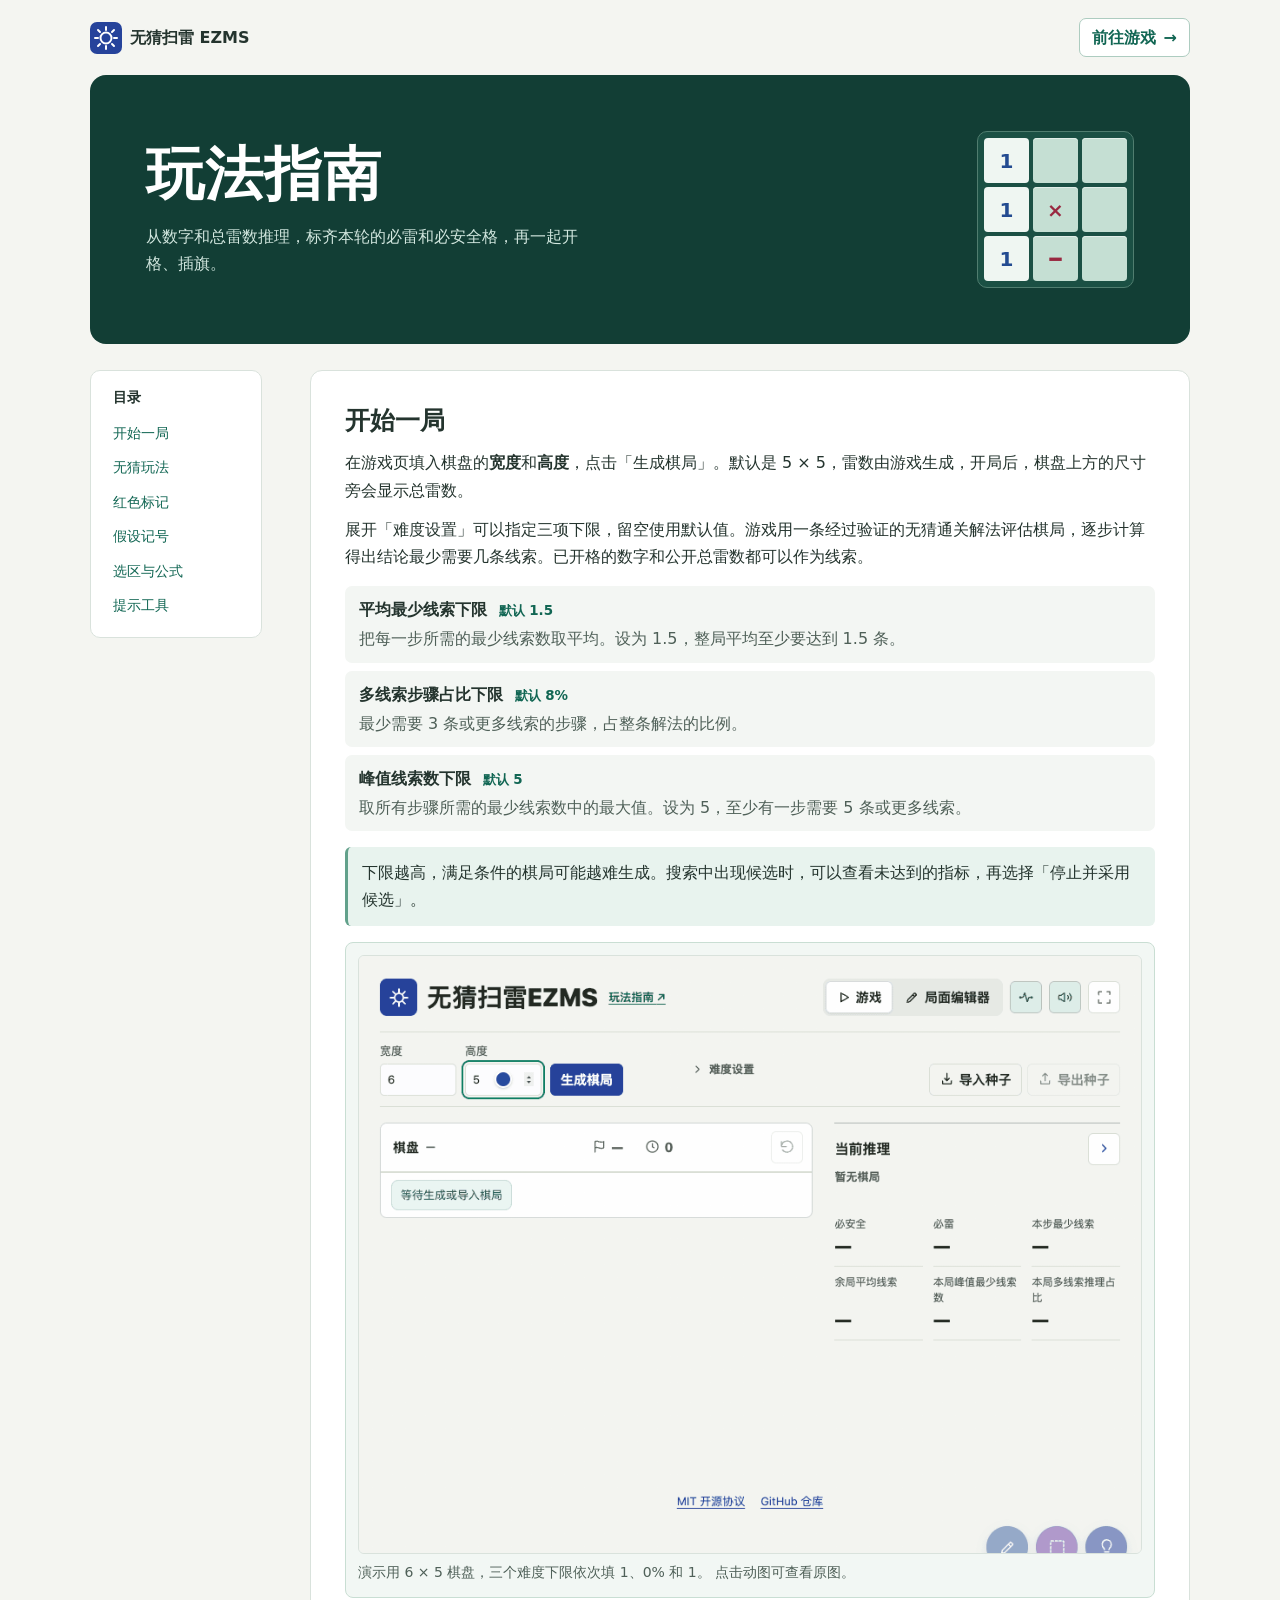
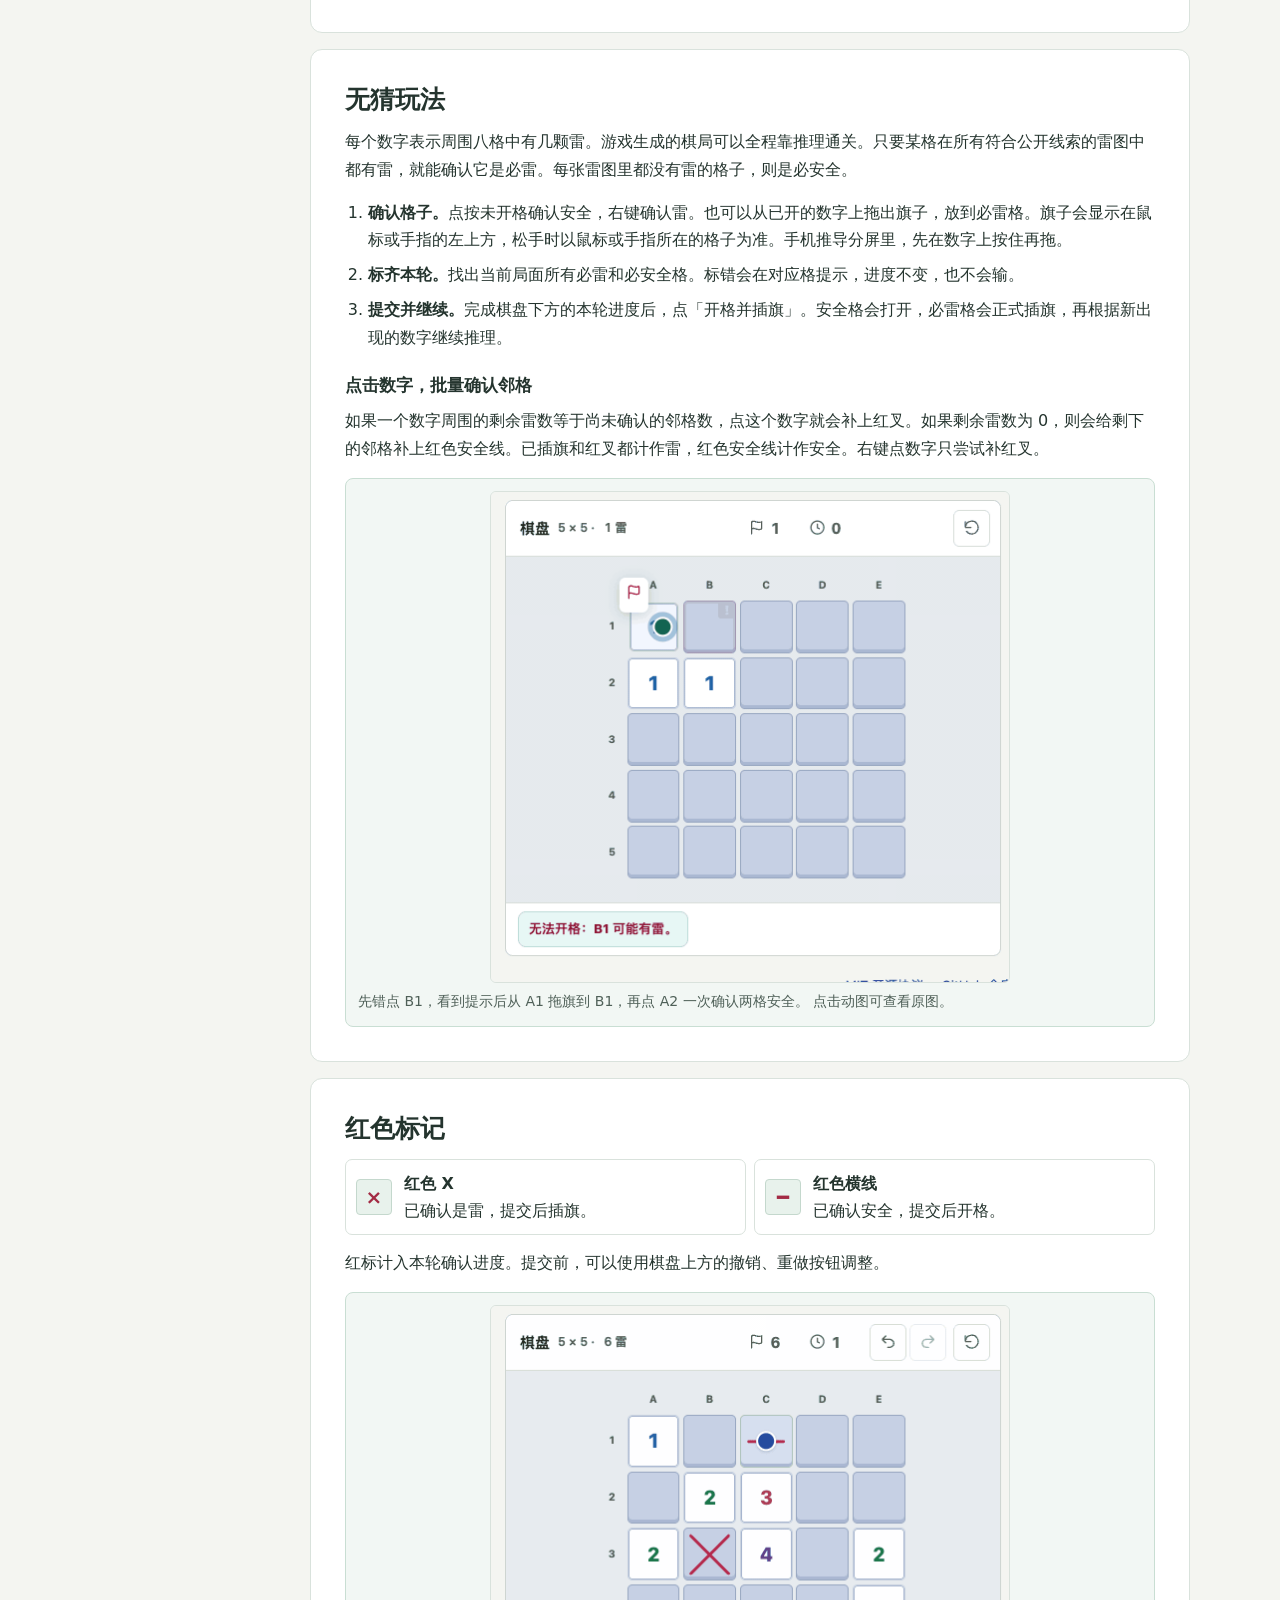
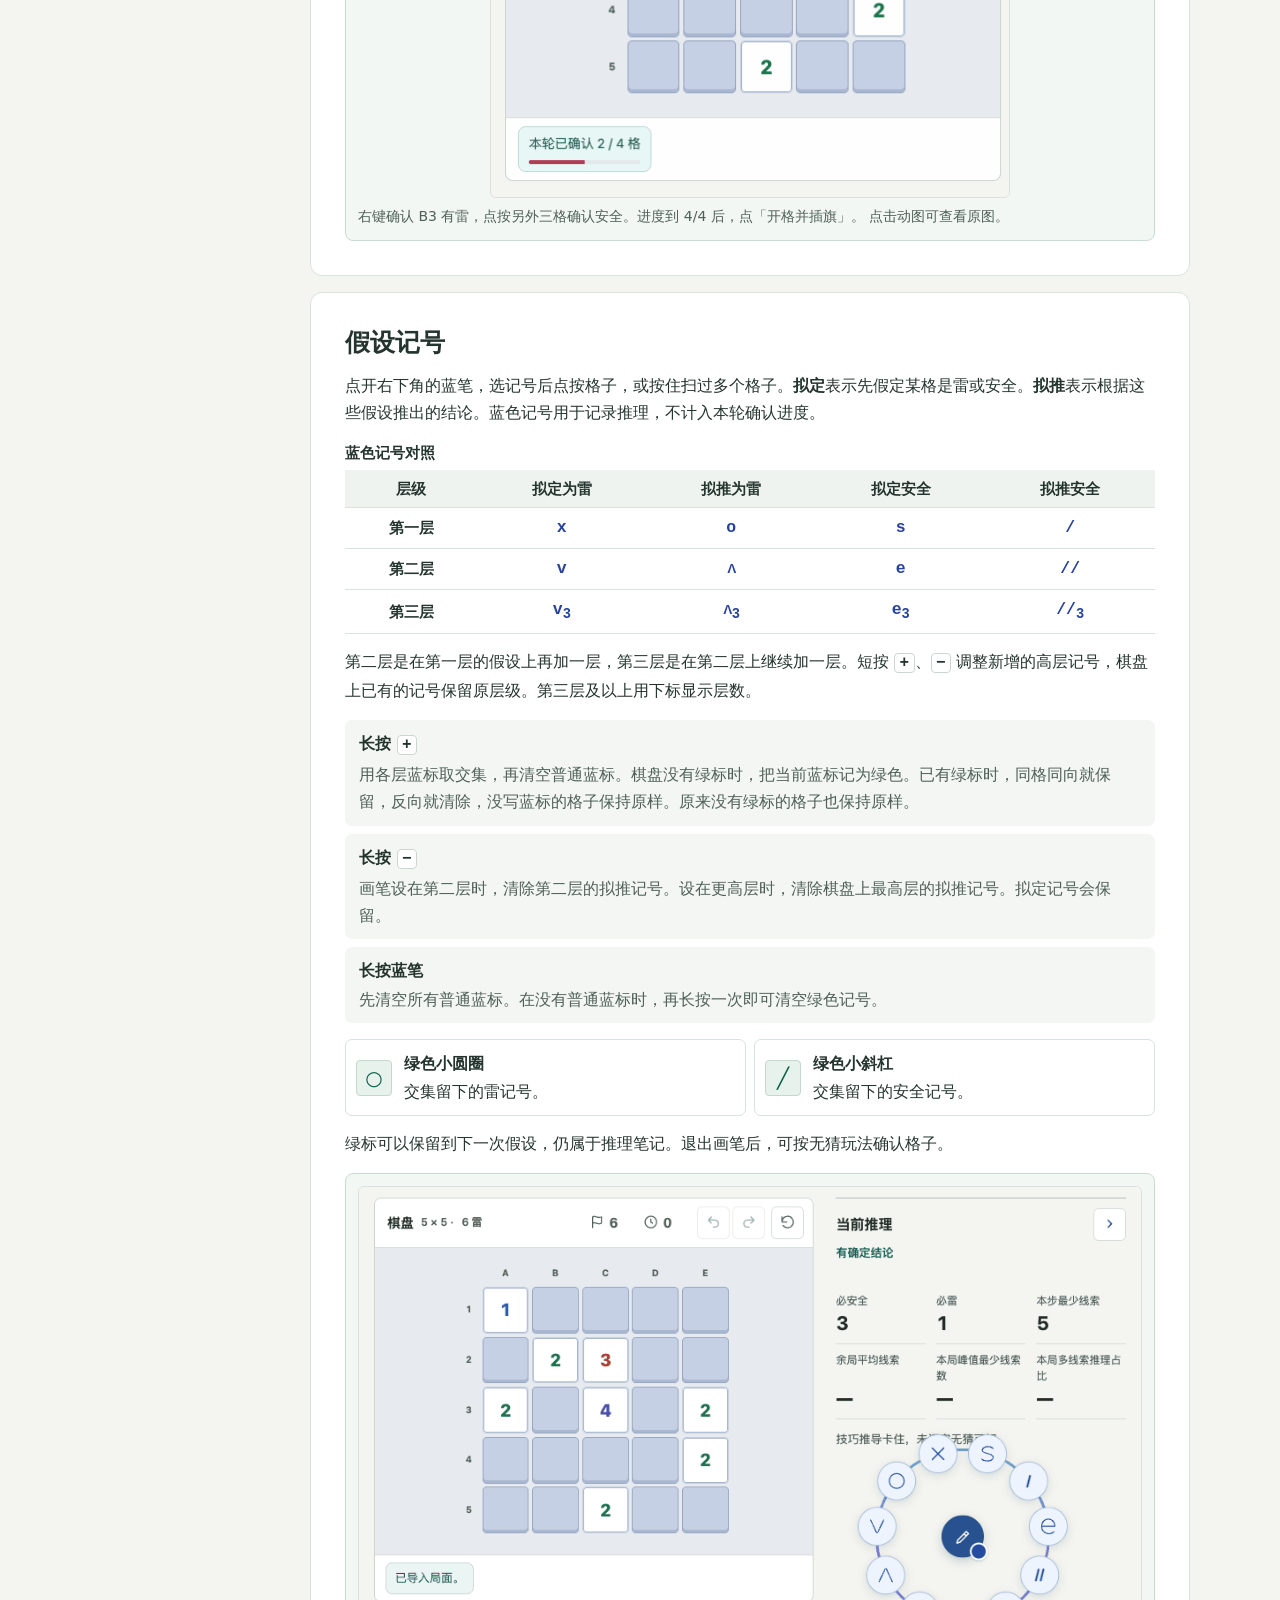
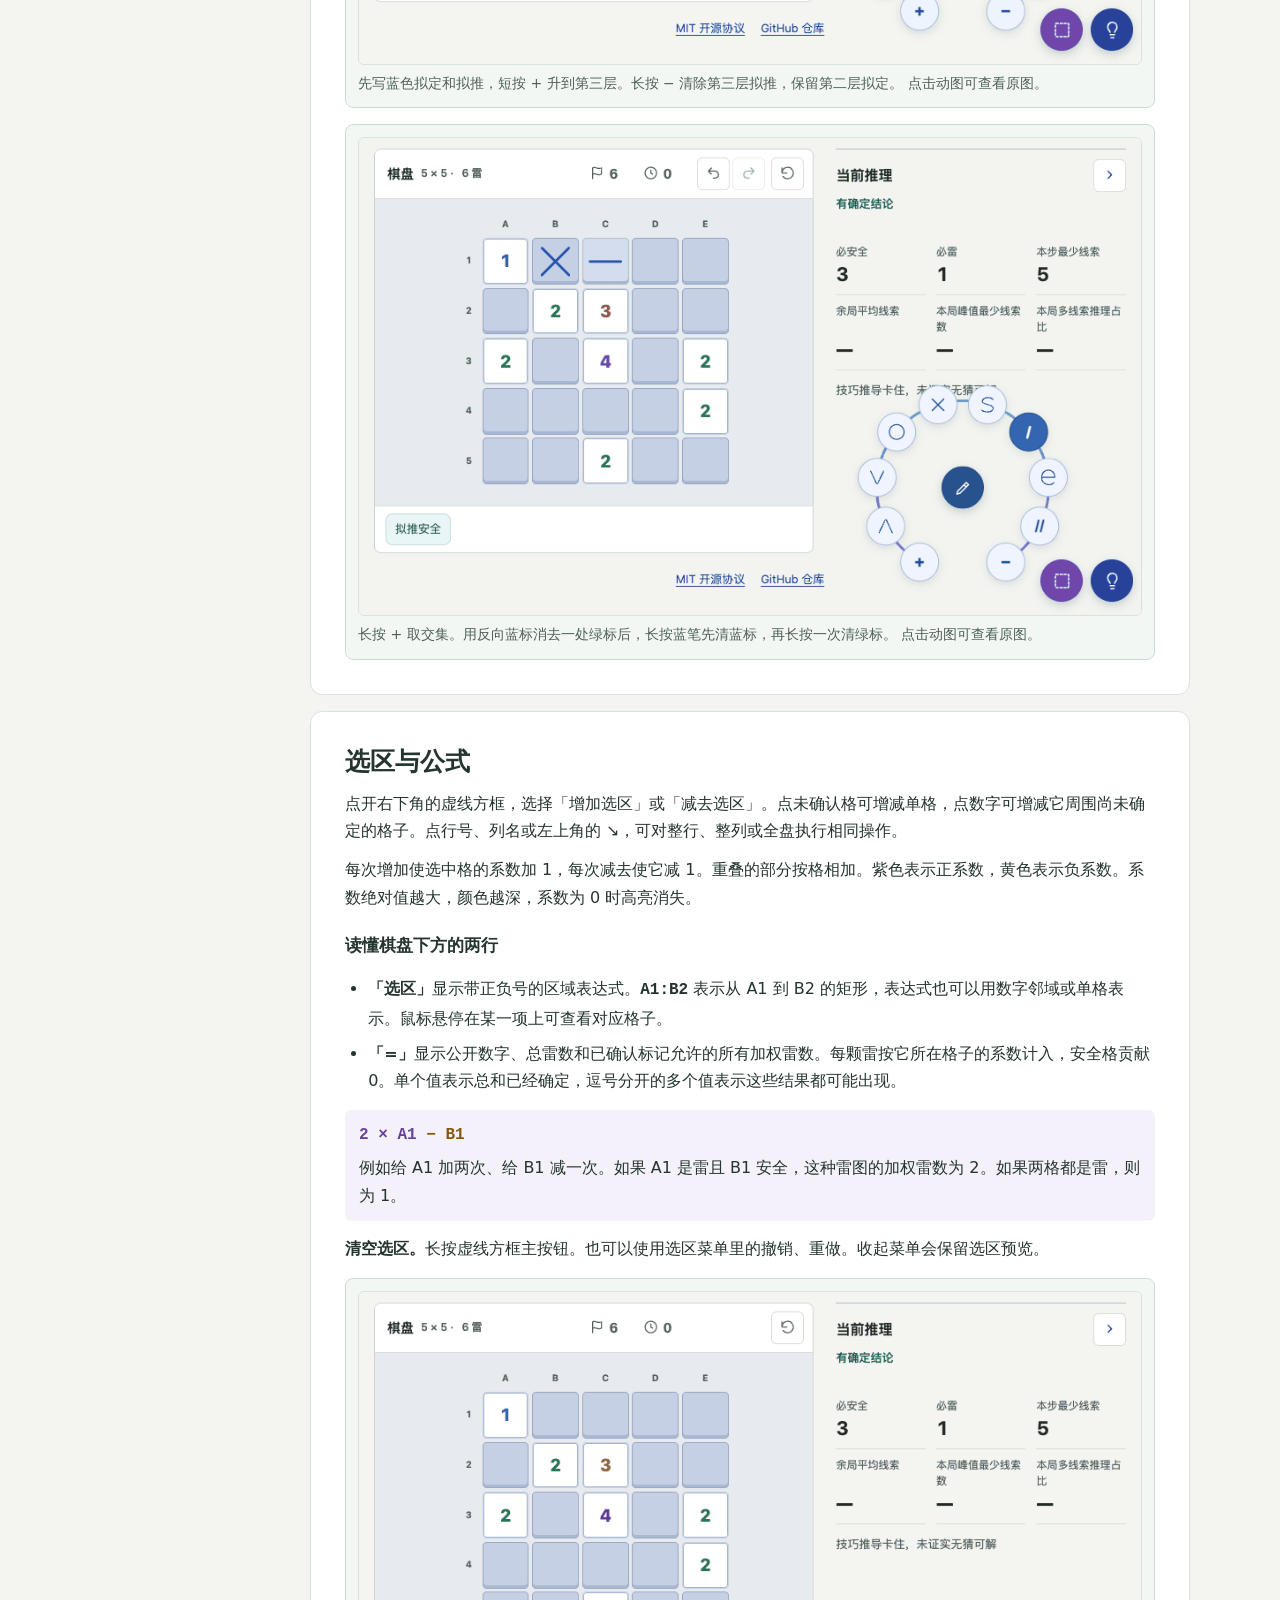
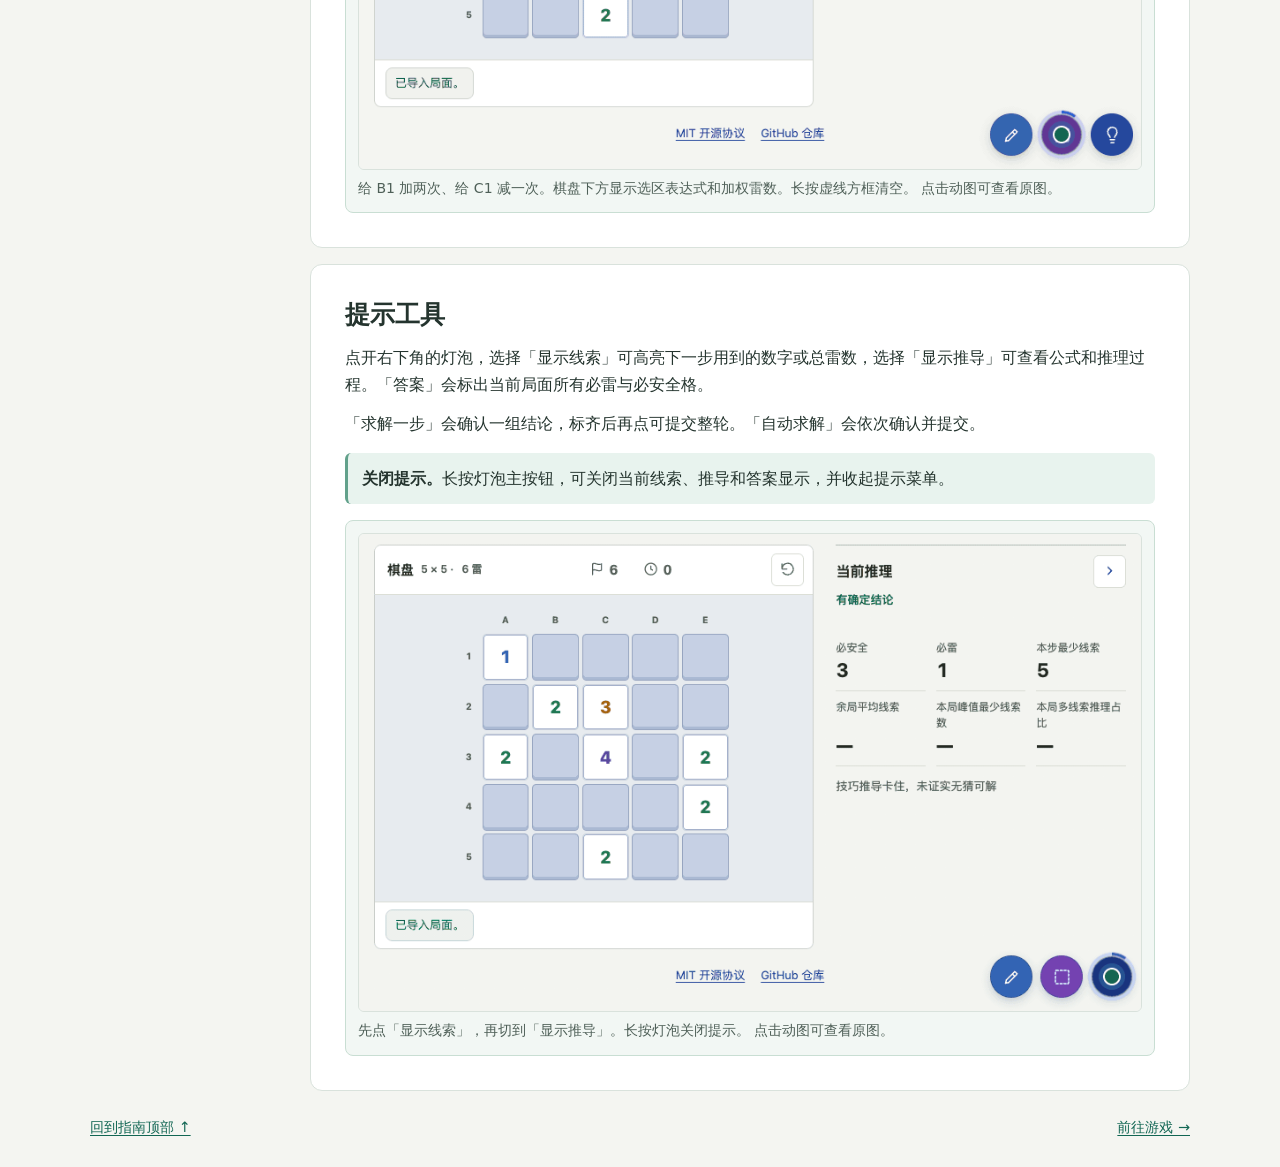
==== guide.html @ 1c4f2cdd "新增玩法指南并调整拖旗预览" ====
<!doctype html>
<html lang="zh-CN">
<head>
  <meta charset="utf-8">
  <meta name="viewport" content="width=device-width, initial-scale=1">
  <title>玩法指南 · 无猜扫雷 EZMS</title>
  <link rel="icon" type="image/svg+xml" href="favicon.svg">
  <link rel="stylesheet" href="guide.css?v=3">
</head>
<body>
  <header class="guide-bar shell" id="top">
    <a class="brand" href="index.html"><img src="favicon.svg" alt="" width="32" height="32">无猜扫雷 EZMS</a>
    <a class="play-link" href="index.html">前往游戏 <span aria-hidden="true">→</span></a>
  </header>
  <main class="shell">
    <div class="guide-hero">
      <div>
        <h1>玩法指南</h1>
        <p>从数字和总雷数推理，标齐本轮的必雷和必安全格，再一起开格、插旗。</p>
      </div>
      <div class="hero-board" aria-hidden="true">
        <span>1</span><span class="tile-cover"></span><span class="tile-cover"></span>
        <span>1</span><span class="tile-cover">×</span><span class="tile-cover"></span>
        <span>1</span><span class="tile-cover">━</span><span class="tile-cover"></span>
      </div>
    </div>
    <div class="guide-layout">
      <nav class="guide-nav" aria-label="指南目录">
        <strong>目录</strong>
        <ol>
          <li><a href="#start">开始一局</a></li>
          <li><a href="#play">无猜玩法</a></li>
          <li><a href="#marks">红色标记</a></li>
          <li><a href="#notes">假设记号</a></li>
          <li><a href="#selection">选区与公式</a></li>
          <li><a href="#hints">提示工具</a></li>
        </ol>
      </nav>
      <div class="chapters">
        <section id="start">
          <h2>开始一局</h2>
          <p>在游戏页填入棋盘的<strong>宽度</strong>和<strong>高度</strong>，点击「生成棋局」。默认是 5 × 5，雷数由游戏生成，开局后，棋盘上方的尺寸旁会显示总雷数。</p>
          <p>展开「难度设置」可以指定三项下限，留空使用默认值。游戏用一条经过验证的无猜通关解法评估棋局，逐步计算得出结论最少需要几条线索。已开格的数字和公开总雷数都可以作为线索。</p>
          <dl class="metrics">
            <div><dt>平均最少线索下限 <span>默认 1.5</span></dt><dd>把每一步所需的最少线索数取平均。设为 1.5，整局平均至少要达到 1.5 条。</dd></div>
            <div><dt>多线索步骤占比下限 <span>默认 8%</span></dt><dd>最少需要 3 条或更多线索的步骤，占整条解法的比例。</dd></div>
            <div><dt>峰值线索数下限 <span>默认 5</span></dt><dd>取所有步骤所需的最少线索数中的最大值。设为 5，至少有一步需要 5 条或更多线索。</dd></div>
          </dl>
          <p class="callout">下限越高，满足条件的棋局可能越难生成。搜索中出现候选时，可以查看未达到的指标，再选择「停止并采用候选」。</p>
          <figure class="guide-demo">
            <a href="guide-media/start.gif" target="_blank" rel="noopener" aria-label="在新标签页查看原图 · 设置难度并生成棋局">
              <img src="guide-media/start.gif" width="900" height="688" loading="lazy" alt="在游戏里填写棋盘尺寸和三项难度下限，然后点击生成棋局">
            </a>
            <figcaption>演示用 6 × 5 棋盘，三个难度下限依次填 1、0% 和 1。 点击动图可查看原图。</figcaption>
          </figure>
        </section>

        <section id="play">
          <h2>无猜玩法</h2>
          <p>每个数字表示周围八格中有几颗雷。游戏生成的棋局可以全程靠推理通关。只要某格在所有符合公开线索的雷图中都有雷，就能确认它是必雷。每张雷图里都没有雷的格子，则是必安全。</p>
          <ol class="steps">
            <li><strong>确认格子。</strong>点按未开格确认安全，右键确认雷。也可以从已开的数字上拖出旗子，放到必雷格。旗子会显示在鼠标或手指的左上方，松手时以鼠标或手指所在的格子为准。手机推导分屏里，先在数字上按住再拖。</li>
            <li><strong>标齐本轮。</strong>找出当前局面所有必雷和必安全格。标错会在对应格提示，进度不变，也不会输。</li>
            <li><strong>提交并继续。</strong>完成棋盘下方的本轮进度后，点「开格并插旗」。安全格会打开，必雷格会正式插旗，再根据新出现的数字继续推理。</li>
          </ol>
          <h3>点击数字，批量确认邻格</h3>
          <p>如果一个数字周围的剩余雷数等于尚未确认的邻格数，点这个数字就会补上红叉。如果剩余雷数为 0，则会给剩下的邻格补上红色安全线。已插旗和红叉都计作雷，红色安全线计作安全。右键点数字只尝试补红叉。</p>
          <figure class="guide-demo">
            <a href="guide-media/play.gif?v=2" target="_blank" rel="noopener" aria-label="在新标签页查看原图 · 错点提示、拖旗和批量确认">
              <img src="guide-media/play.gif?v=2" width="520" height="492" loading="lazy" alt="错点必雷格后出现提示，从数字拖旗确认该雷，再点另一个数字确认两个安全格">
            </a>
            <figcaption>先错点 B1，看到提示后从 A1 拖旗到 B1，再点 A2 一次确认两格安全。 点击动图可查看原图。</figcaption>
          </figure>
        </section>

        <section id="marks">
          <h2>红色标记</h2>
          <div class="legend">
            <div><span class="tile mark-red" aria-hidden="true">×</span><p><strong>红色 X</strong><br>已确认是雷，提交后插旗。</p></div>
            <div><span class="tile mark-red" aria-hidden="true">━</span><p><strong>红色横线</strong><br>已确认安全，提交后开格。</p></div>
          </div>
          <p>红标计入本轮确认进度。提交前，可以使用棋盘上方的撤销、重做按钮调整。</p>
          <figure class="guide-demo">
            <a href="guide-media/marks.gif" target="_blank" rel="noopener" aria-label="在新标签页查看原图 · 标齐红标并提交">
              <img src="guide-media/marks.gif" width="520" height="492" loading="lazy" alt="右键画红叉，左键画红色安全线，四个格子标齐后开格并插旗">
            </a>
            <figcaption>右键确认 B3 有雷，点按另外三格确认安全。进度到 4/4 后，点「开格并插旗」。 点击动图可查看原图。</figcaption>
          </figure>
        </section>

        <section id="notes">
          <h2>假设记号</h2>
          <p>点开右下角的蓝笔，选记号后点按格子，或按住扫过多个格子。<strong>拟定</strong>表示先假定某格是雷或安全。<strong>拟推</strong>表示根据这些假设推出的结论。蓝色记号用于记录推理，不计入本轮确认进度。</p>
          <div class="symbol-table">
            <table>
              <caption>蓝色记号对照</caption>
              <thead><tr><th scope="col">层级</th><th scope="col">拟定为雷</th><th scope="col">拟推为雷</th><th scope="col">拟定安全</th><th scope="col">拟推安全</th></tr></thead>
              <tbody>
                <tr><th scope="row">第一层</th><td><code>x</code></td><td><code>o</code></td><td><code>s</code></td><td><code>/</code></td></tr>
                <tr><th scope="row">第二层</th><td><code>v</code></td><td><code>ʌ</code></td><td><code>e</code></td><td><code>//</code></td></tr>
                <tr><th scope="row">第三层</th><td><code>v<sub>3</sub></code></td><td><code>ʌ<sub>3</sub></code></td><td><code>e<sub>3</sub></code></td><td><code>//<sub>3</sub></code></td></tr>
              </tbody>
            </table>
          </div>
          <p>第二层是在第一层的假设上再加一层，第三层是在第二层上继续加一层。短按 <kbd>+</kbd>、<kbd>−</kbd> 调整新增的高层记号，棋盘上已有的记号保留原层级。第三层及以上用下标显示层数。</p>
          <dl class="actions">
            <div><dt>长按 <kbd>+</kbd></dt><dd>用各层蓝标取交集，再清空普通蓝标。棋盘没有绿标时，把当前蓝标记为绿色。已有绿标时，同格同向就保留，反向就清除，没写蓝标的格子保持原样。原来没有绿标的格子也保持原样。</dd></div>
            <div><dt>长按 <kbd>−</kbd></dt><dd>画笔设在第二层时，清除第二层的拟推记号。设在更高层时，清除棋盘上最高层的拟推记号。拟定记号会保留。</dd></div>
            <div><dt>长按蓝笔</dt><dd>先清空所有普通蓝标。在没有普通蓝标时，再长按一次即可清空绿色记号。</dd></div>
          </dl>
          <div class="legend">
            <div><span class="tile mark-green" aria-hidden="true">○</span><p><strong>绿色小圆圈</strong><br>交集留下的雷记号。</p></div>
            <div><span class="tile mark-green" aria-hidden="true">╱</span><p><strong>绿色小斜杠</strong><br>交集留下的安全记号。</p></div>
          </div>
          <p>绿标可以保留到下一次假设，仍属于推理笔记。退出画笔后，可按无猜玩法确认格子。</p>
          <figure class="guide-demo">
            <a href="guide-media/notes.gif" target="_blank" rel="noopener" aria-label="在新标签页查看原图 · 落笔、升层和清除拟推">
              <img src="guide-media/notes.gif" width="886" height="540" loading="lazy" alt="蓝笔依次写入第一层与第二层记号，升到第三层再落笔，长按减号清除第三层拟推">
            </a>
            <figcaption>先写蓝色拟定和拟推，短按 + 升到第三层。长按 − 清除第三层拟推，保留第二层拟定。 点击动图可查看原图。</figcaption>
          </figure>
          <figure class="guide-demo">
            <a href="guide-media/intersection.gif" target="_blank" rel="noopener" aria-label="在新标签页查看原图 · 取交集和清除蓝绿标记">
              <img src="guide-media/intersection.gif" width="886" height="540" loading="lazy" alt="长按加号生成绿色记号，再用相反结论消去一个绿标，两次长按蓝笔分别清除蓝标和绿标">
            </a>
            <figcaption>长按 + 取交集。用反向蓝标消去一处绿标后，长按蓝笔先清蓝标，再长按一次清绿标。 点击动图可查看原图。</figcaption>
          </figure>
        </section>

        <section id="selection">
          <h2>选区与公式</h2>
          <p>点开右下角的虚线方框，选择「增加选区」或「减去选区」。点未确认格可增减单格，点数字可增减它周围尚未确定的格子。点行号、列名或左上角的 ↘，可对整行、整列或全盘执行相同操作。</p>
          <p>每次增加使选中格的系数加 1，每次减去使它减 1。重叠的部分按格相加。紫色表示正系数，黄色表示负系数。系数绝对值越大，颜色越深，系数为 0 时高亮消失。</p>
          <h3>读懂棋盘下方的两行</h3>
          <ul>
            <li><strong>「选区」</strong>显示带正负号的区域表达式。<code>A1:B2</code> 表示从 A1 到 B2 的矩形，表达式也可以用数字邻域或单格表示。鼠标悬停在某一项上可查看对应格子。</li>
            <li><strong>「=」</strong>显示公开数字、总雷数和已确认标记允许的所有加权雷数。每颗雷按它所在格子的系数计入，安全格贡献 0。单个值表示总和已经确定，逗号分开的多个值表示这些结果都可能出现。</li>
          </ul>
          <div class="formula-example">
            <code><span class="positive">2 × A1</span> <span class="negative">− B1</span></code>
            <p>例如给 A1 加两次、给 B1 减一次。如果 A1 是雷且 B1 安全，这种雷图的加权雷数为 2。如果两格都是雷，则为 1。</p>
          </div>
          <p><strong>清空选区。</strong>长按虚线方框主按钮。也可以使用选区菜单里的撤销、重做。收起菜单会保留选区预览。</p>
          <figure class="guide-demo">
            <a href="guide-media/selection.gif" target="_blank" rel="noopener" aria-label="在新标签页查看原图 · 增减选区、读数和清空">
              <img src="guide-media/selection.gif" width="886" height="540" loading="lazy" alt="给 B1 加两次，给 C1 减一次，查看加权雷数后长按选区按钮清空">
            </a>
            <figcaption>给 B1 加两次、给 C1 减一次。棋盘下方显示选区表达式和加权雷数。长按虚线方框清空。 点击动图可查看原图。</figcaption>
          </figure>
        </section>

        <section id="hints">
          <h2>提示工具</h2>
          <p>点开右下角的灯泡，选择「显示线索」可高亮下一步用到的数字或总雷数，选择「显示推导」可查看公式和推理过程。「答案」会标出当前局面所有必雷与必安全格。</p>
          <p>「求解一步」会确认一组结论，标齐后再点可提交整轮。「自动求解」会依次确认并提交。</p>
          <p class="callout"><strong>关闭提示。</strong>长按灯泡主按钮，可关闭当前线索、推导和答案显示，并收起提示菜单。</p>
          <figure class="guide-demo">
            <a href="guide-media/hints.gif" target="_blank" rel="noopener" aria-label="在新标签页查看原图 · 显示线索、查看推导和关闭">
              <img src="guide-media/hints.gif" width="886" height="540" loading="lazy" alt="灯泡菜单先显示线索，再打开推导，最后长按灯泡关闭提示">
            </a>
            <figcaption>先点「显示线索」，再切到「显示推导」。长按灯泡关闭提示。 点击动图可查看原图。</figcaption>
          </figure>
        </section>
      </div>
    </div>
    <footer class="guide-footer"><a href="#top">回到指南顶部 ↑</a><a href="index.html">前往游戏 →</a></footer>
  </main>
</body>
</html>
---- guide.css ----
:root {
  color-scheme: light;
  font: 16px/1.7 system-ui, "Microsoft YaHei UI", sans-serif;
  color: #24342e;
  background: #f4f5f1;
  --green: #116653;
  --muted: #4f6058;
  --line: #d9e2dc;
}
* { box-sizing: border-box; }
body { margin: 0; }
a { color: var(--green); text-underline-offset: .2em; }
a:focus-visible { outline: 2px solid var(--green); outline-offset: 4px; border-radius: 3px; }
.shell { width: min(100% - 40px, 1100px); margin-inline: auto; }
.guide-bar, .guide-footer { display: flex; align-items: center; justify-content: space-between; gap: 12px; flex-wrap: wrap; }
.guide-bar { padding-block: 18px; }
.brand, .play-link { display: inline-flex; align-items: center; gap: 8px; font-weight: 700; text-decoration: none; }
.brand { color: inherit; }
.play-link { padding: 5px 12px; border: 1px solid #adccc0; border-radius: 7px; background: #fff; }
.play-link:hover, .guide-nav a:hover { background: #e3f1eb; }
.guide-hero {
  display: flex;
  align-items: center;
  justify-content: space-between;
  gap: 30px;
  padding: clamp(22px, 5vw, 56px);
  border-radius: 16px;
  color: #fff;
  background: #123e35;
}
.guide-hero h1 { margin: 0; font-size: clamp(2rem, 5.8vw, 3.6rem); line-height: 1.15; letter-spacing: .02em; }
.guide-hero p { margin: 14px 0 0; max-width: 28em; color: #d2e7df; }
.hero-board {
  display: grid;
  grid-template-columns: repeat(3, clamp(31px, 5vw, 45px));
  gap: 4px;
  padding: 6px;
  border: 1px solid #507d6f;
  border-radius: 10px;
  background: #1b5044;
}
.hero-board span, .tile { display: grid; place-items: center; aspect-ratio: 1; border-radius: 4px; font: 700 1.25rem/1 system-ui, sans-serif; }
.hero-board span { color: #234b91; background: #eff6f2; }
.hero-board .tile-cover { color: #992840; background: #c5dfd3; box-shadow: inset 0 1px #e1eee8; }
.guide-layout { display: grid; grid-template-columns: 172px minmax(0, 1fr); gap: clamp(18px, 4vw, 48px); align-items: start; margin-block: 26px 0; }
.guide-nav { position: sticky; top: 20px; padding: 14px; border: 1px solid var(--line); border-radius: 10px; background: #fff; font-size: .9rem; }
.guide-nav strong { padding-inline: 8px; }
.guide-nav ol { padding: 0; margin: 6px 0 0; list-style: none; }
.guide-nav a { display: block; padding: 5px 8px; border-radius: 5px; text-decoration: none; }
.chapters { display: grid; gap: 16px; }
.chapters section { padding: clamp(16px, 3.2vw, 34px); border: 1px solid var(--line); border-radius: 12px; background: #fff; scroll-margin-top: 16px; }
.chapters section:target { border-color: #72a693; }
h2 { margin: 0 0 12px; font-size: 1.55rem; line-height: 1.3; }
h3 { margin: 20px 0 8px; font-size: 1.05rem; }
p { margin: 0 0 12px; }
section > :last-child, .formula-example :last-child { margin-bottom: 0; }
.steps, section ul { padding-inline-start: 1.45em; }
.steps li + li, section ul li + li { margin-top: 8px; }
.metrics, .actions { display: grid; gap: 8px; margin: 16px 0; }
.metrics > div, .actions > div { padding: 10px 14px; border-radius: 7px; background: #f3f6f3; }
dt { font-weight: 750; }
dt span { display: inline-block; margin-inline-start: 6px; font-size: .84em; font-weight: 650; color: var(--green); }
dd { margin: 2px 0 0; color: var(--muted); }
.callout, .formula-example { margin-block: 16px 0; padding: 12px 14px; border-radius: 6px; background: #e8f3ee; }
.callout { border-inline-start: 3px solid #62a18b; }
.legend { display: grid; grid-template-columns: repeat(2, minmax(0, 1fr)); gap: 8px; margin-block: 14px; }
.legend > div { display: flex; align-items: center; gap: 12px; padding: 10px; border: 1px solid var(--line); border-radius: 7px; }
.legend p { margin: 0; }
.tile { flex: none; width: 36px; border: 1px solid #c4d8cd; background: #e8f2ec; }
.mark-red { color: #a32b44; }
.mark-green { color: #0b604a; }
.symbol-table { margin: 14px 0; overflow: auto; }
table { width: 100%; border-collapse: collapse; text-align: center; font-size: .92em; }
caption { text-align: left; font-weight: 700; margin-bottom: 5px; }
th, td { padding: 6px 4px; border-bottom: 1px solid var(--line); }
thead { background: #eef3f0; }
td code { color: #26439b; font-size: 1.12em; }
kbd, code { font-family: ui-monospace, monospace; font-weight: 650; }
kbd { padding: 0 .28em; border: 1px solid #c9d7cf; border-radius: 4px; background: white; }
.formula-example { background: #f5f1fa; margin-bottom: 14px; }
.formula-example code { display: block; margin-bottom: 5px; }
.positive { color: #664398; }
.negative { color: #855713; }
.guide-demo { margin: 16px 0 0; padding: 12px; border: 1px solid #c9ded3; border-radius: 8px; background: #f2f7f4; }
.guide-demo > a { display: block; width: fit-content; max-width: 100%; margin-inline: auto; }
.guide-demo img { display: block; max-width: 100%; height: auto; border: 1px solid var(--line); border-radius: 6px; }
.guide-demo figcaption { margin-top: 7px; color: var(--muted); font-size: .875rem; }
.guide-footer { padding-block: 24px 36px; font-size: .9rem; }
@media (max-width: 680px) {
  .guide-layout { grid-template-columns: minmax(0, 1fr); }
  .guide-nav { position: static; }
  .guide-nav ol { display: grid; grid-template-columns: repeat(2, minmax(0, 1fr)); }
}
@media (max-width: 400px) {
  .shell { width: calc(100% - 24px); }
  .guide-hero { gap: 12px; }
  .guide-hero p, .guide-bar { font-size: .9rem; }
  .legend { grid-template-columns: 1fr; }
}
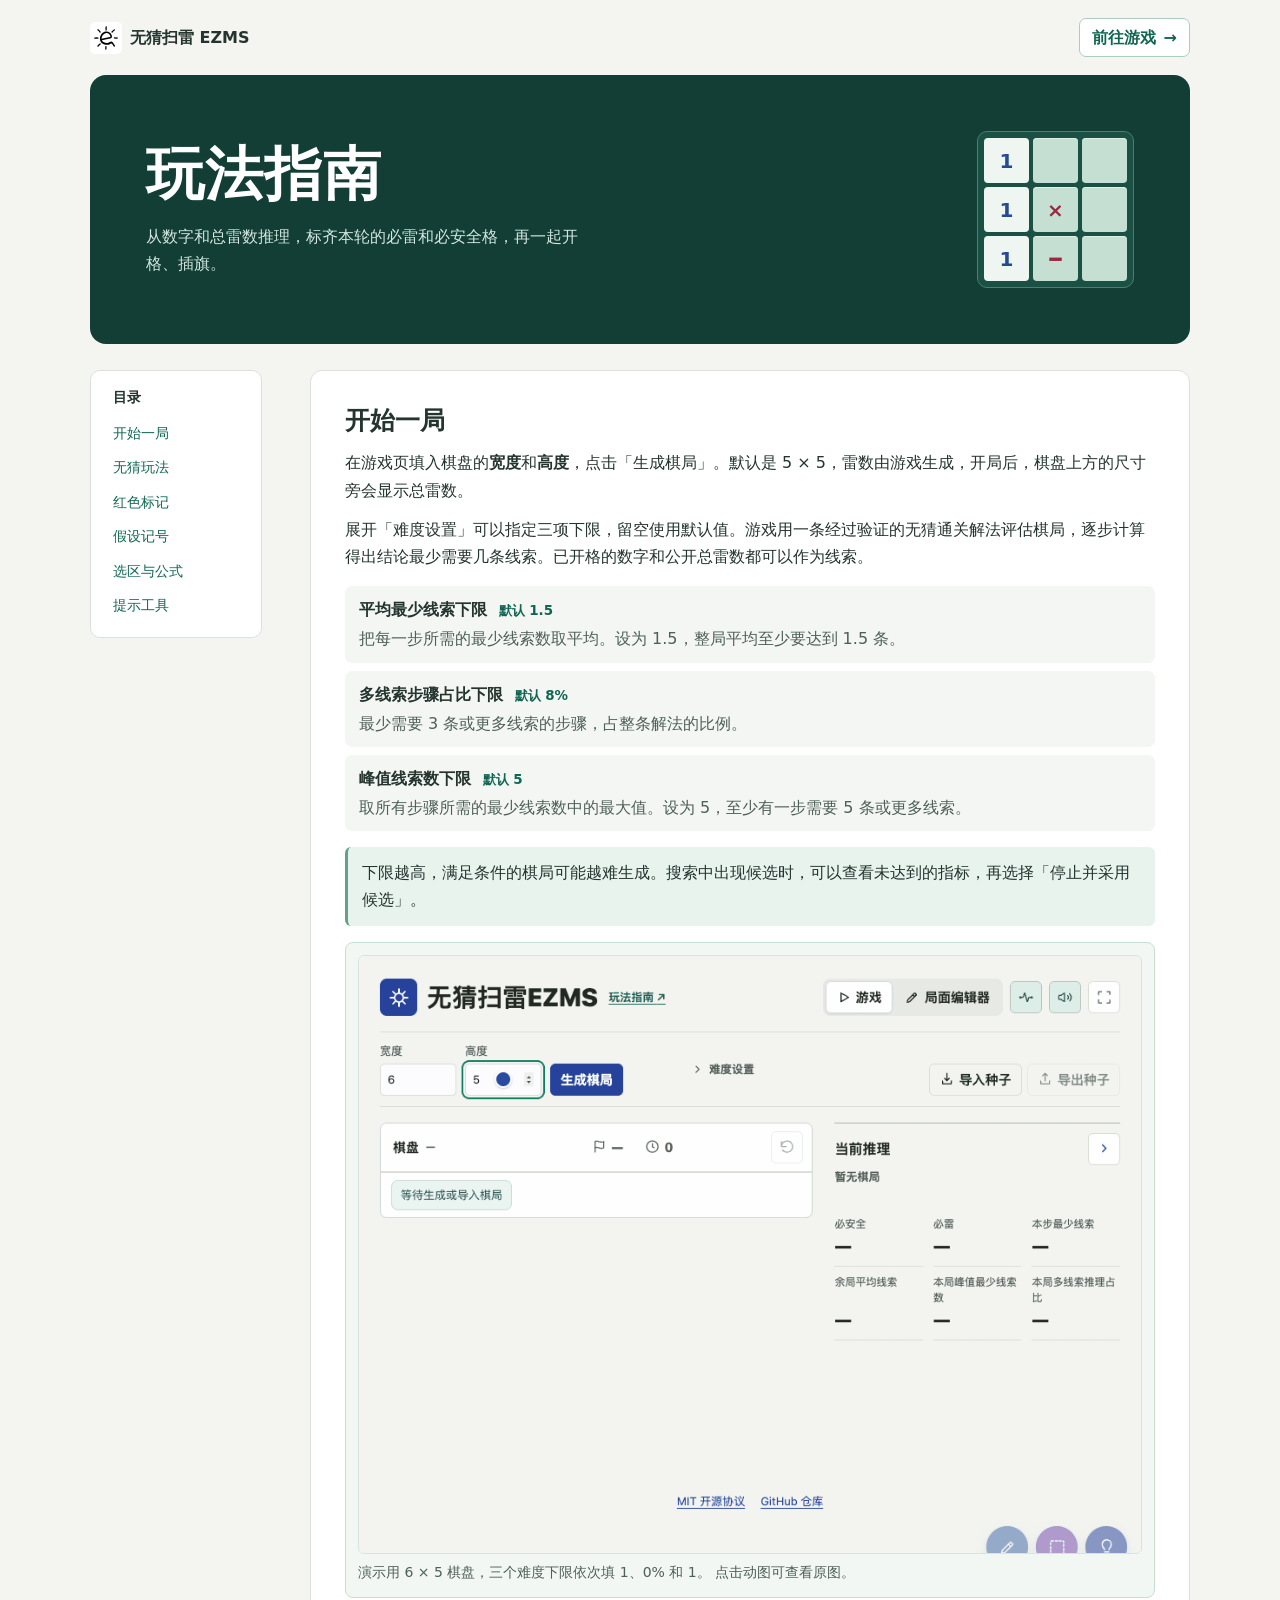
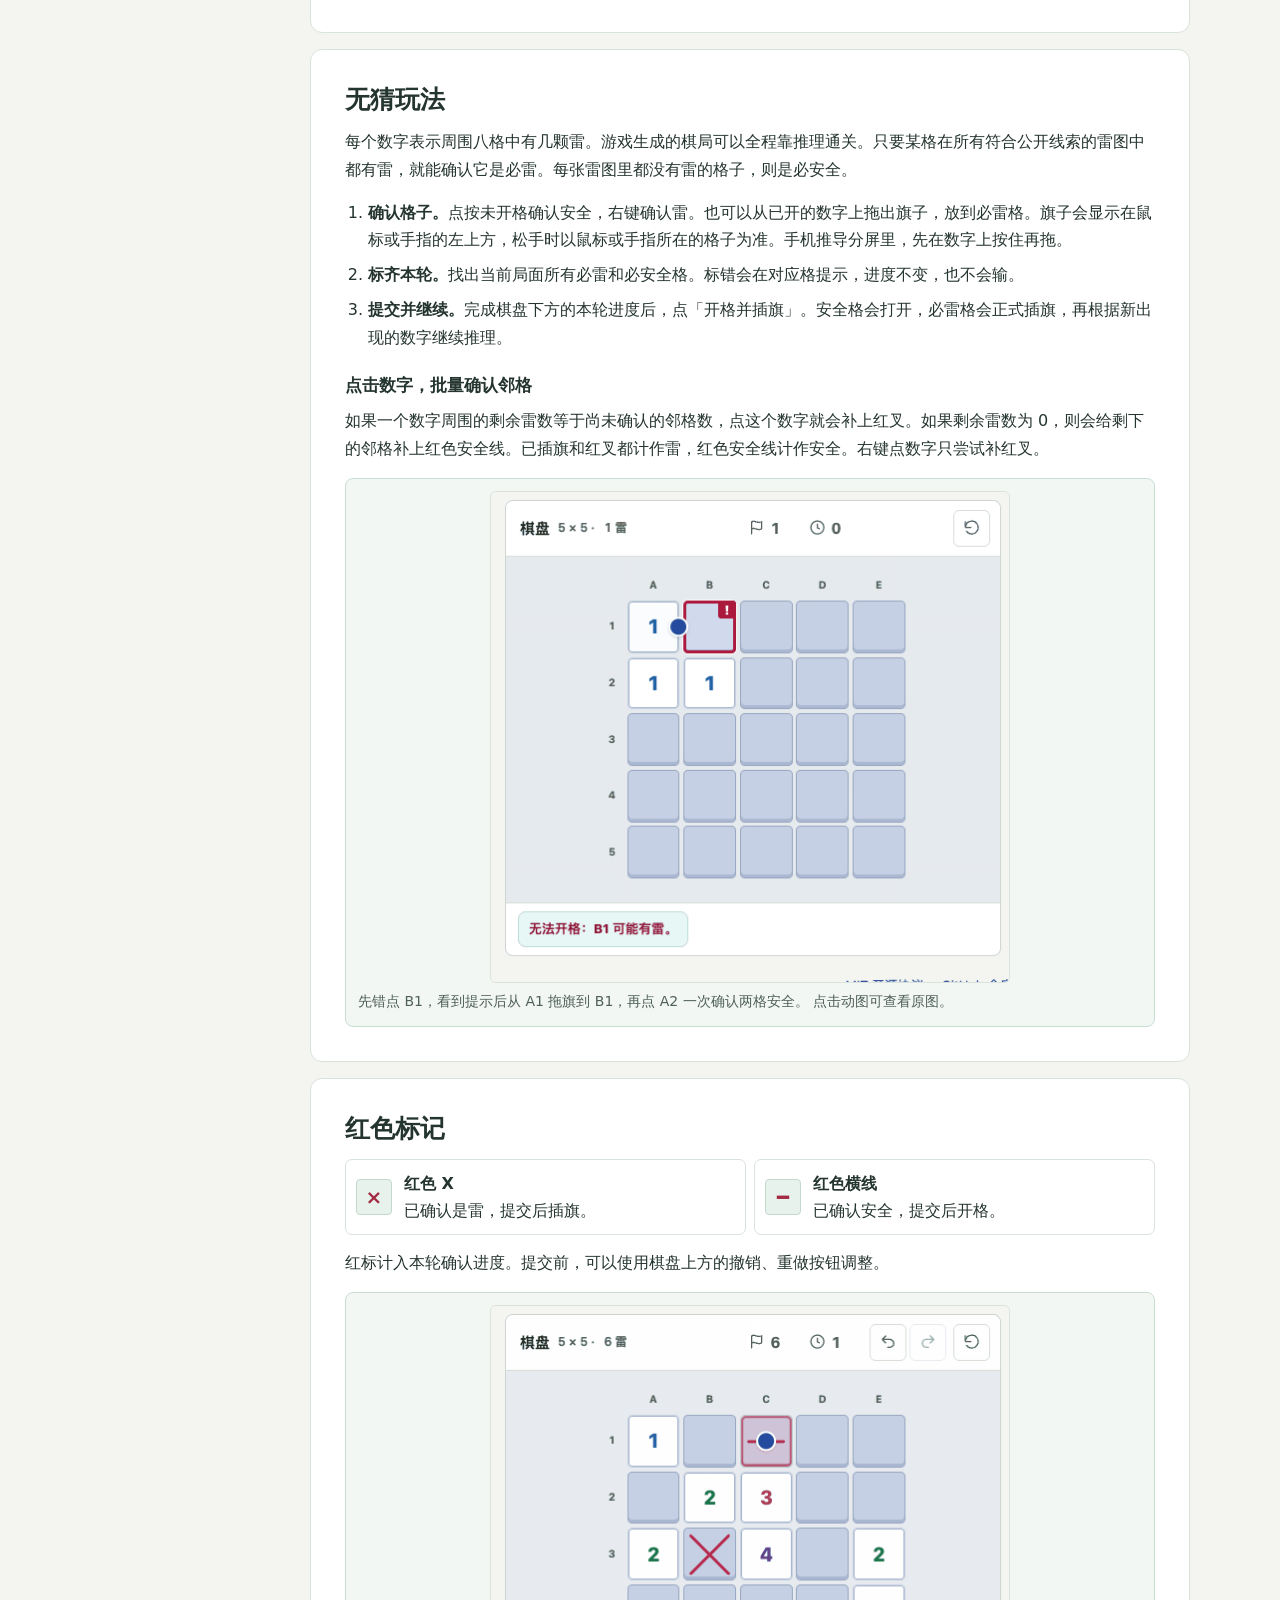
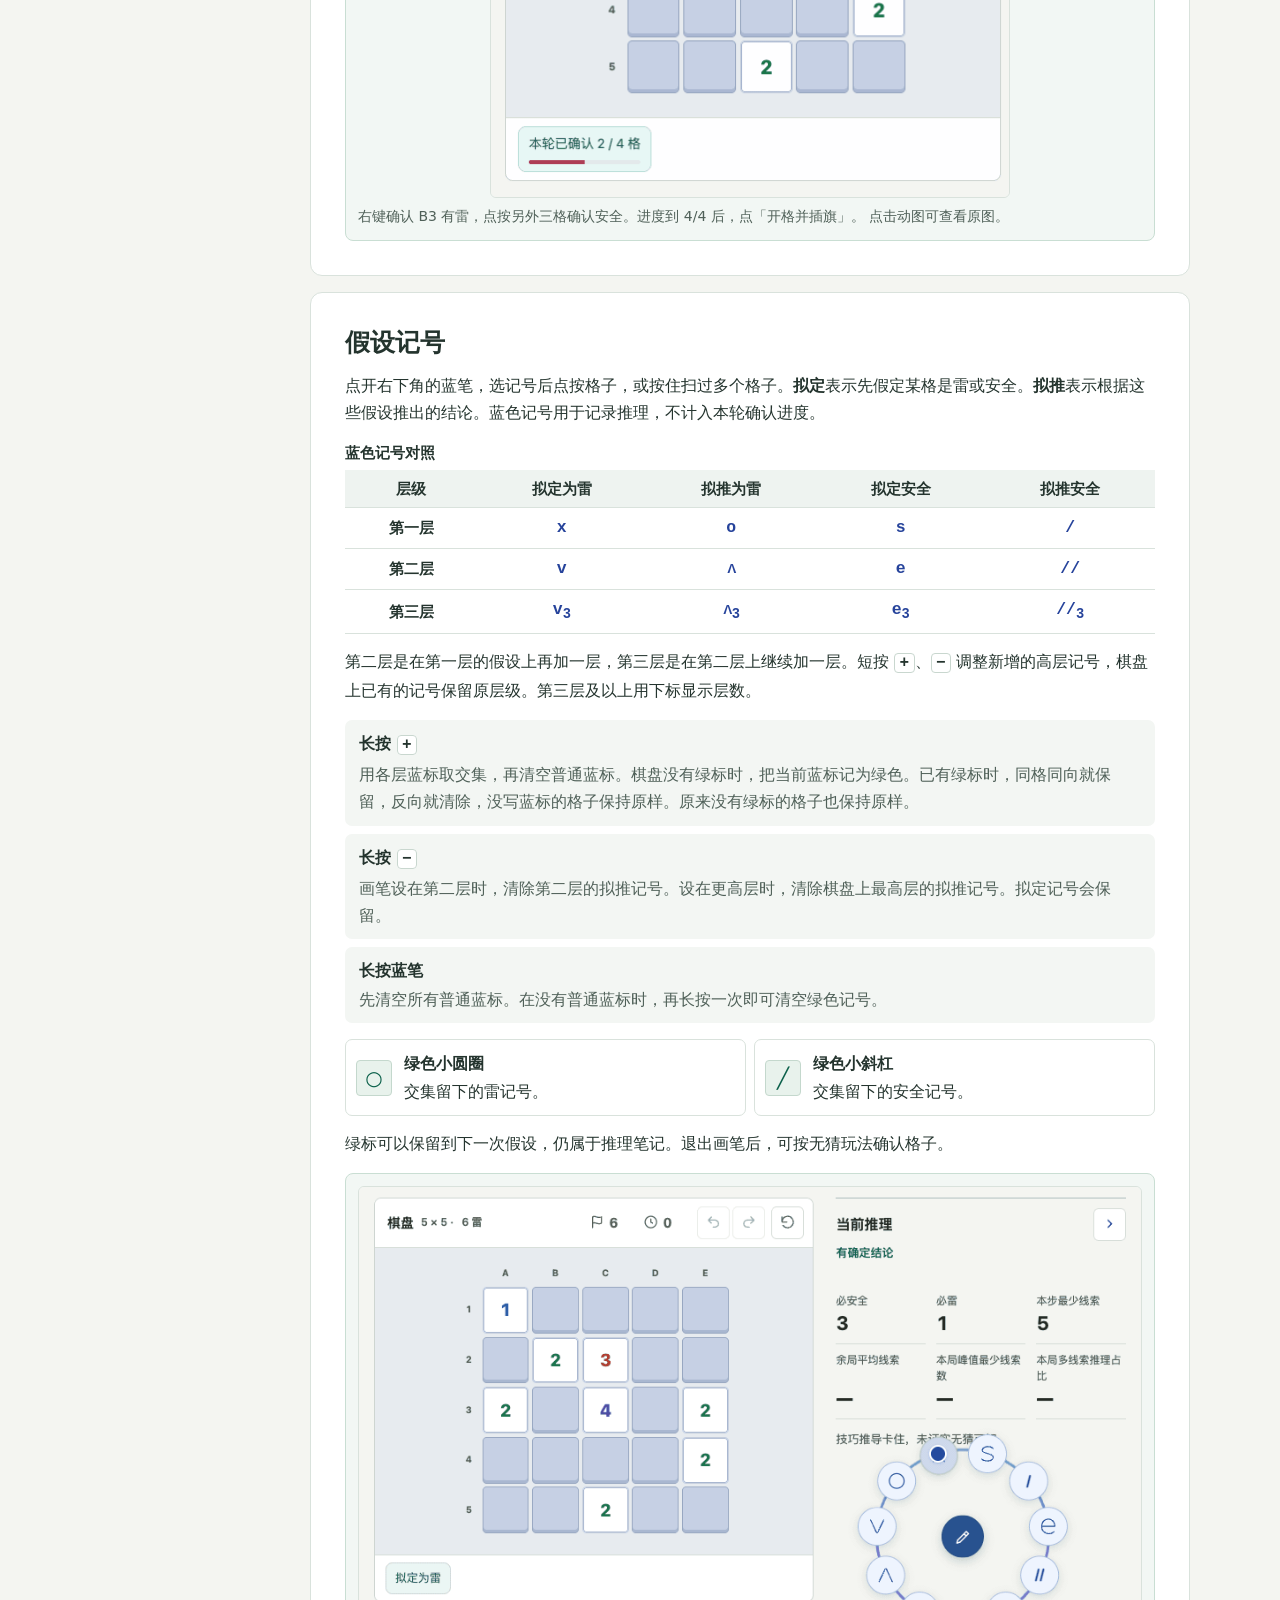
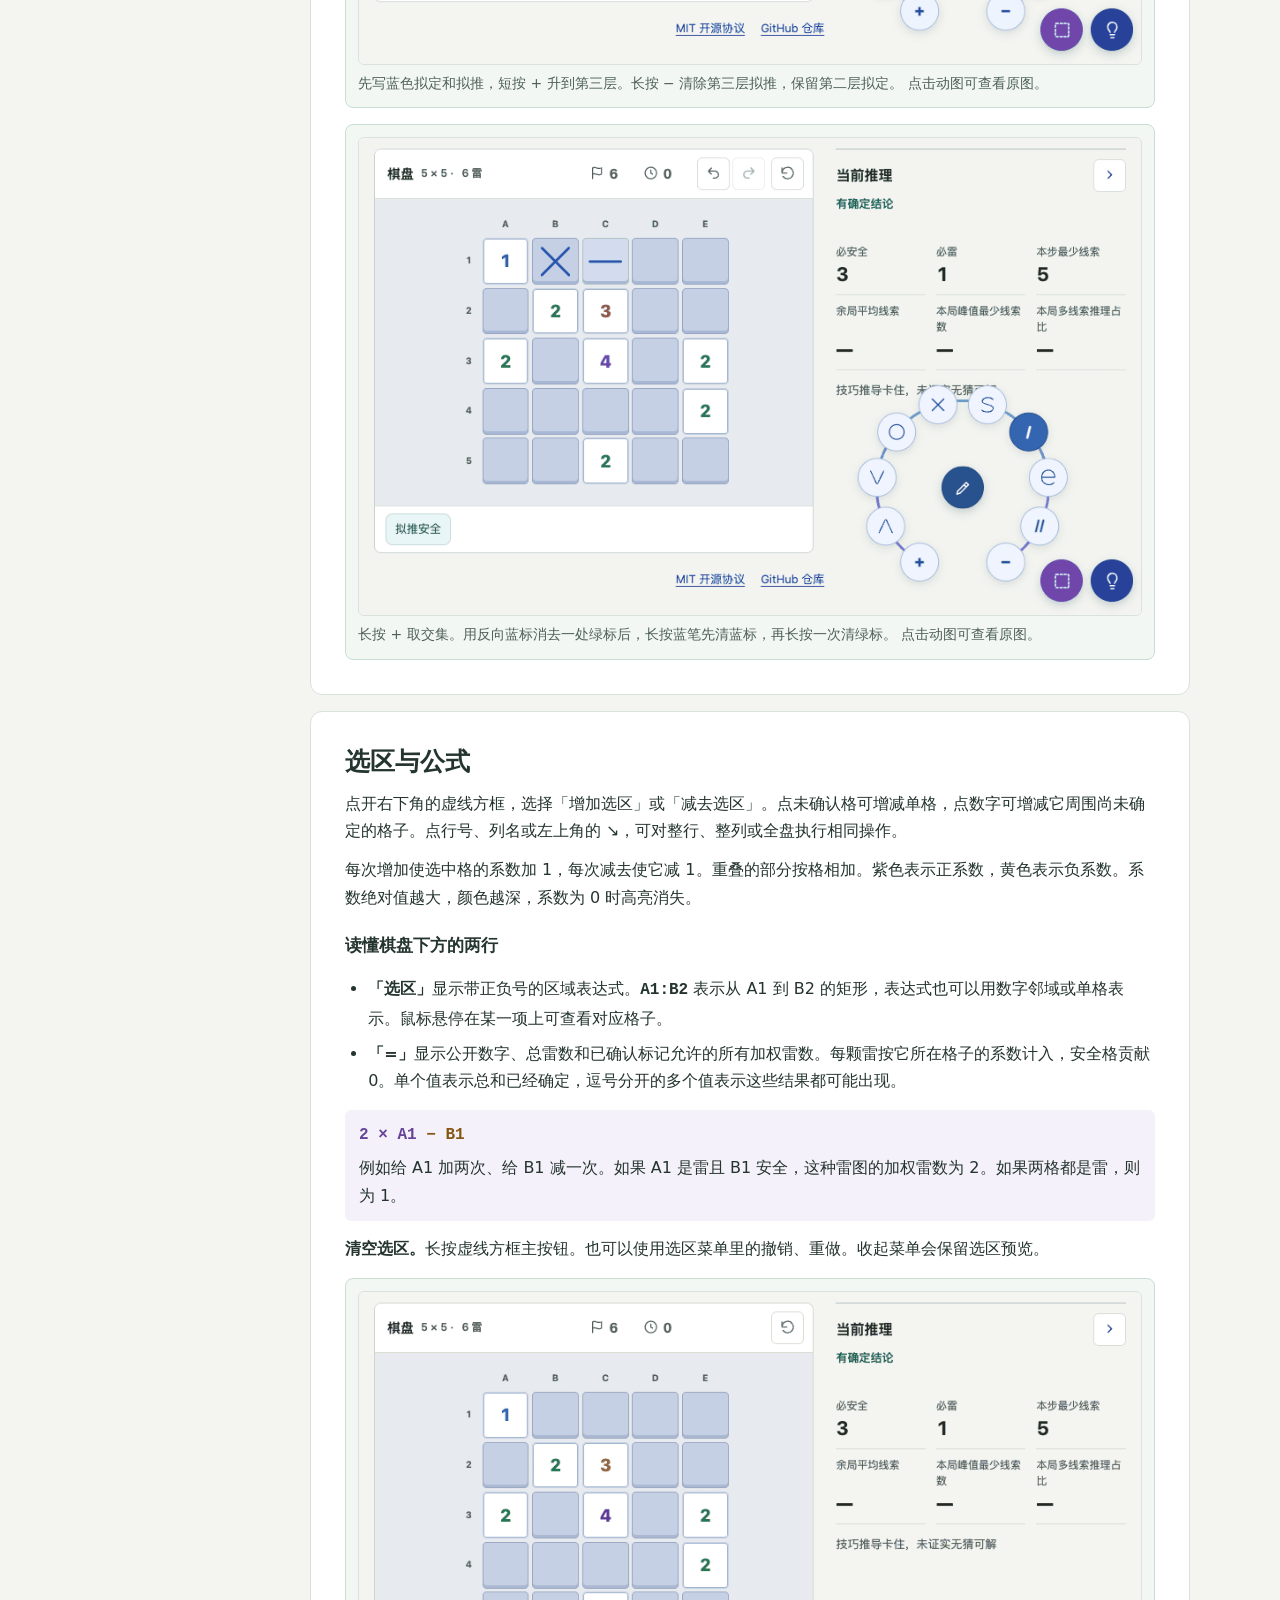
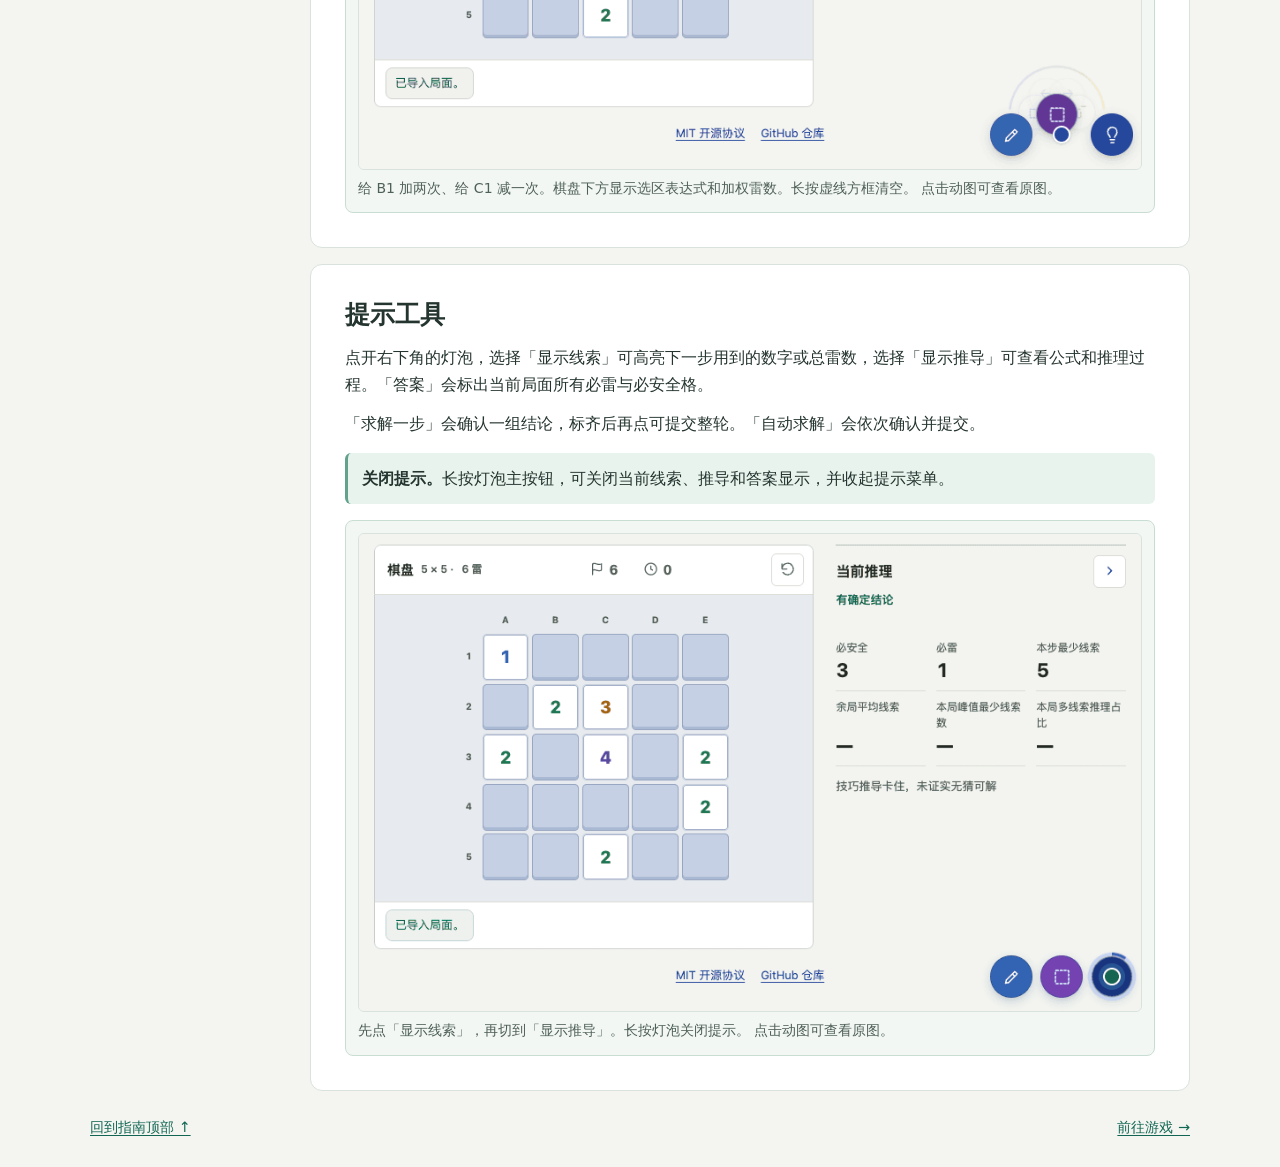
==== commit 306eff38: "更新手绘扫雷图标并圆滑字形转折" ====
--- a/guide.html
+++ b/guide.html
@@ -4,12 +4,12 @@
   <meta charset="utf-8">
   <meta name="viewport" content="width=device-width, initial-scale=1">
   <title>玩法指南 · 无猜扫雷 EZMS</title>
-  <link rel="icon" type="image/svg+xml" href="favicon.svg">
+  <link rel="icon" type="image/svg+xml" href="favicon.svg?v=11">
   <link rel="stylesheet" href="guide.css?v=3">
 </head>
 <body>
   <header class="guide-bar shell" id="top">
-    <a class="brand" href="index.html"><img src="favicon.svg" alt="" width="32" height="32">无猜扫雷 EZMS</a>
+    <a class="brand" href="index.html"><img src="favicon.svg?v=11" alt="" width="32" height="32">无猜扫雷 EZMS</a>
     <a class="play-link" href="index.html">前往游戏 <span aria-hidden="true">→</span></a>
   </header>
   <main class="shell">
